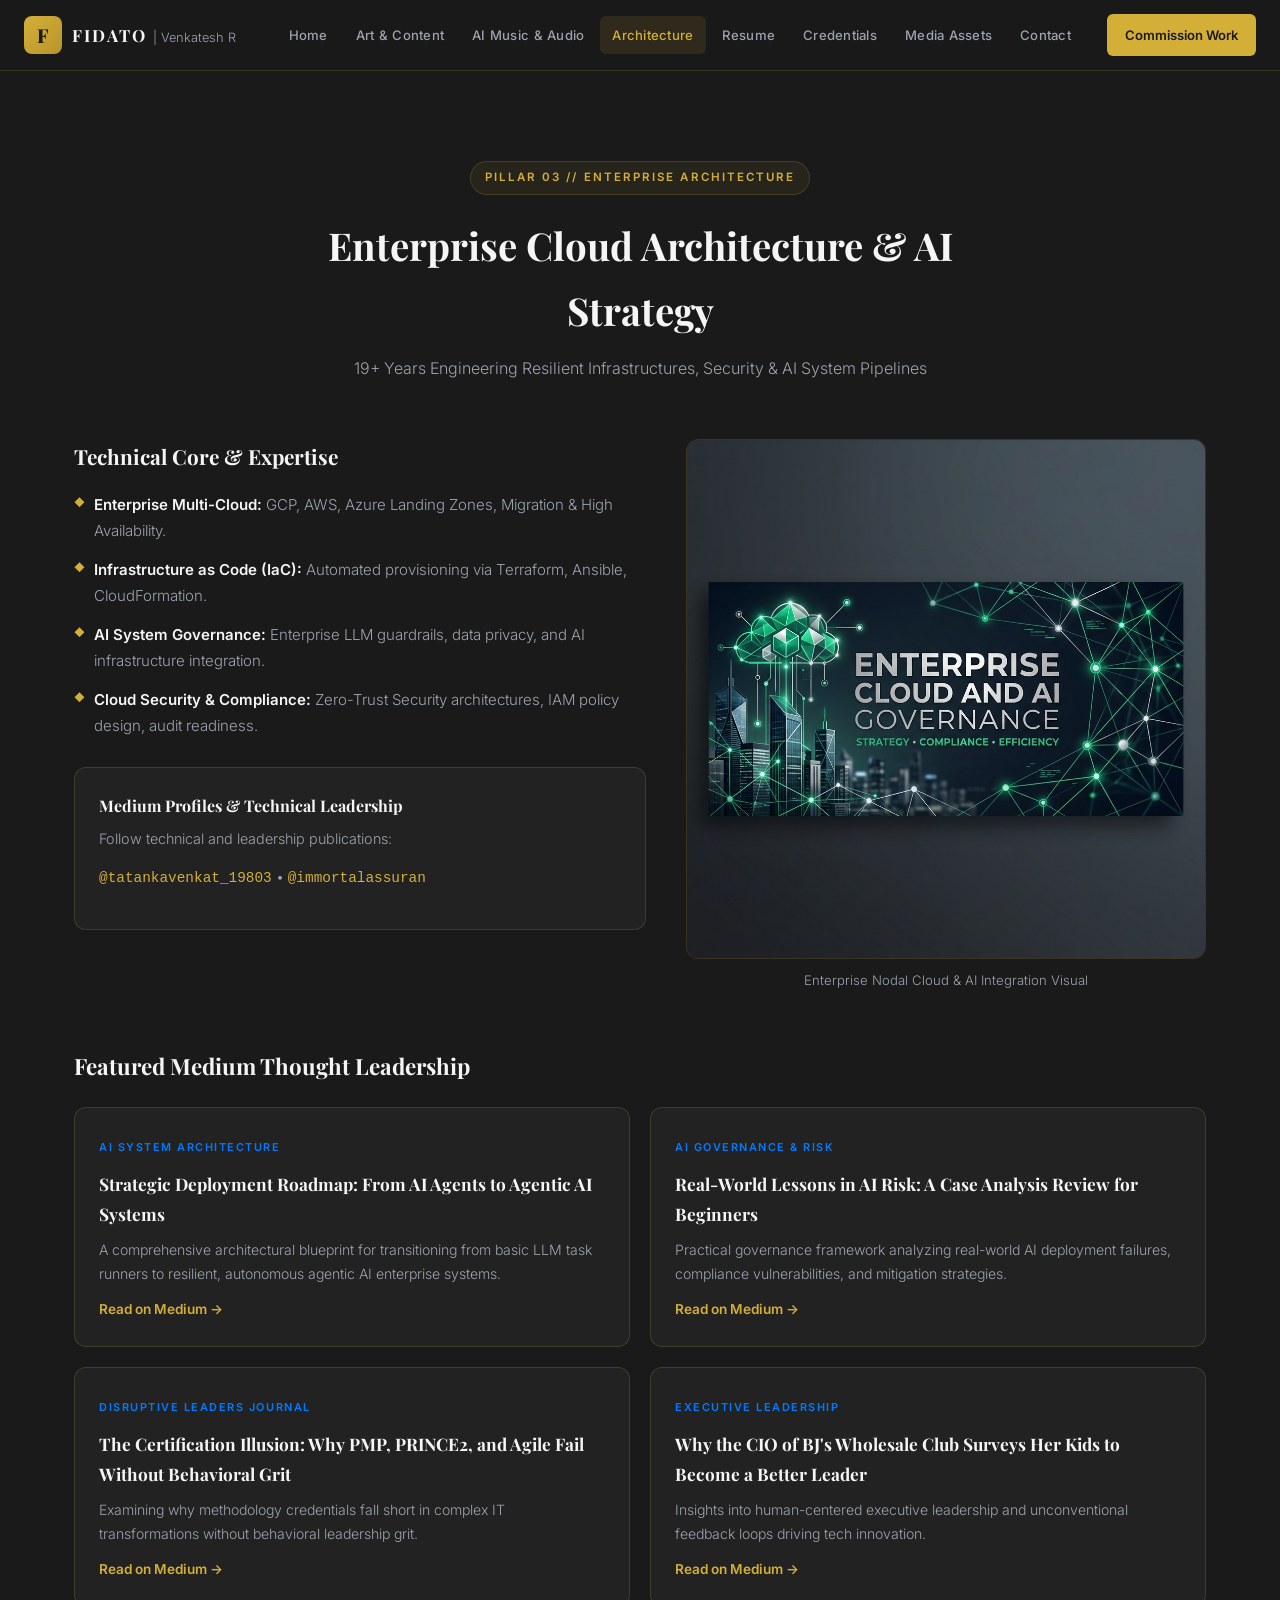
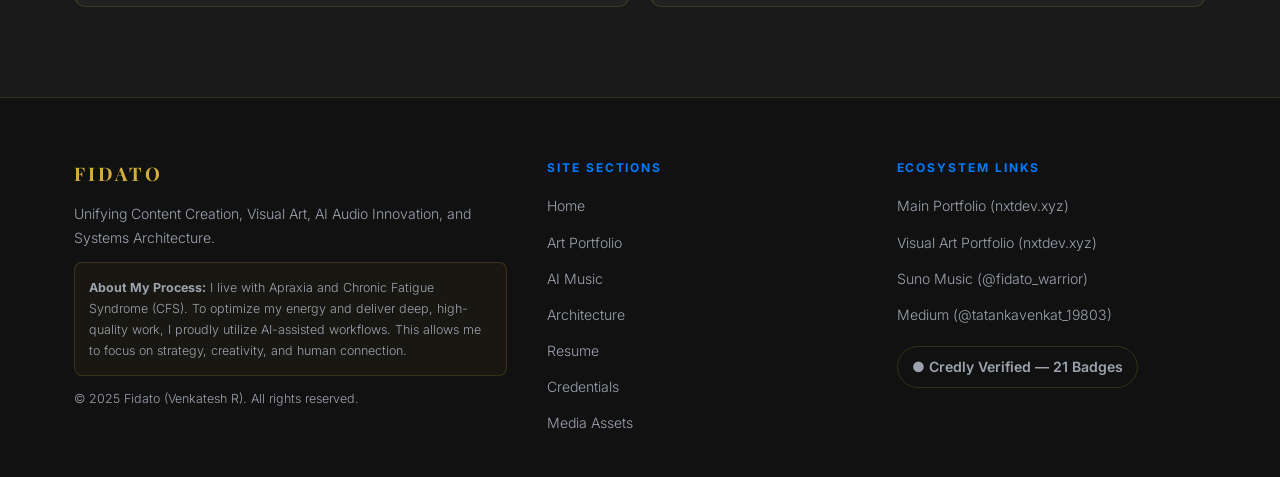
==== architecture.html @ ec9a5d47 "new" ====
<!DOCTYPE html>
<html lang="en">
<head>
  <meta charset="UTF-8">
  <meta name="viewport" content="width=device-width, initial-scale=1.0">

  <!-- Primary Meta Tags -->
  <title>Enterprise Architecture | Fidato (Venkatesh R)</title>
  <meta name="title" content="Enterprise Architecture | Fidato (Venkatesh R)">
  <meta name="description" content="19+ years multi-cloud architecture, IaC, AI governance and Medium thought leadership.">
  <meta name="keywords" content="Fidato, Venkatesh R, Content Creator, Visual Artist, AI Audio Director, Suno AI Music, Enterprise Cloud Architect, Credly Verified">
  <meta name="author" content="Venkatesh R (Fidato)">
  <meta name="robots" content="index, follow">
  <!-- TODO: replace with final deployed domain -->
  <link rel="canonical" href="https://[domain]/architecture.html">

  <!-- Google Search Console verification — REPLACE TOKEN BEFORE LAUNCH -->
  <meta name="google-site-verification" content="XXXXXXXXXXXXXXXXXXXX" />

  <!-- Google Analytics 4 — REPLACE MEASUREMENT ID BEFORE LAUNCH -->
  <!-- Google tag (gtag.js) -->
  <script async src="https://www.googletagmanager.com/gtag/js?id=G-XXXXXXXXXX"></script>
  <script>
    window.dataLayer = window.dataLayer || [];
    function gtag(){dataLayer.push(arguments);}
    gtag('js', new Date());
    gtag('config', 'G-XXXXXXXXXX');
  </script>

  <!-- Open Graph / Facebook -->
  <meta property="og:type" content="website">
  <meta property="og:url" content="https://[domain]/architecture.html">
  <meta property="og:title" content="Fidato (Venkatesh R) | Content Creator, Visual Artist & AI Audio Director">
  <meta property="og:description" content="Enterprise Strategy Meets AI-Driven Creative Direction. Content Creation, AI Music Scoring, Visual Art & Enterprise Cloud Architecture.">
  <meta property="og:image" content="assets/01_mishka_art.jpg">
  <meta property="og:site_name" content="Fidato Unified Brand">

  <!-- Twitter -->
  <meta property="twitter:card" content="summary_large_image">
  <meta property="twitter:title" content="Fidato (Venkatesh R) | Content Creator & AI Audio Director">
  <meta property="twitter:description" content="Visual Art, AI Music Direction, Podcast Branding & Enterprise Cloud Strategy — one unified brand.">
  <meta property="twitter:image" content="assets/01_mishka_art.jpg">

  <!-- Schema.org JSON-LD -->
  <script type="application/ld+json">
  {
    "@context": "https://schema.org",
    "@type": "Person",
    "name": "Venkatesh R",
    "alternateName": "Fidato",
    "url": "https://[domain]/",
    "image": "assets/01_mishka_art.jpg",
    "jobTitle": "Creative Director, AI Music Producer & Enterprise AI Architect",
    "sameAs": [
      "https://suno.com/@fidato_warrior",
      "https://medium.com/@tatankavenkat_19803",
      "https://medium.com/@immortalassuran",
      "https://www.credly.com/users/venkatesh-r.e58d00b8/badges/credly",
      "https://www.linkedin.com/in/venkatesh-r01/",
      "https://x.com/vramanu",
      "https://www.instagram.com/immortalasuran/"
    ],
    "knowsAbout": [
      "Visual Art & Graphic Design",
      "Podcast Brand Identity",
      "AI Music Production & Suno Scoring",
      "Enterprise Cloud Architecture",
      "AI Governance & System Integration"
    ]
  }
  </script>

  <link rel="icon" type="image/svg+xml" href="assets/favicon.svg">
  <link rel="preconnect" href="https://fonts.googleapis.com">
  <link rel="preconnect" href="https://fonts.gstatic.com" crossorigin>
  <link href="https://fonts.googleapis.com/css2?family=Playfair+Display:wght@500;600;700;800&family=Inter:wght@300;400;500;600;700&display=swap" rel="stylesheet">
  <link rel="stylesheet" href="style.css">
</head>
<body>

<header class="navbar" id="navbar">
    <div class="nav-container">
      <a href="index.html" class="brand-logo" title="Fidato — Home">
        <span class="logo-mark">F</span>
        <span class="logo-text">FIDATO <span class="sub-brand">| Venkatesh R</span></span>
      </a>
      <nav class="nav-links" aria-label="Main Navigation">
        <a href="index.html" class="nav-link">Home</a>
        <a href="art.html" class="nav-link">Art &amp; Content</a>
        <a href="music.html" class="nav-link">AI Music &amp; Audio</a>
        <a href="architecture.html" class="nav-link active">Architecture</a>
        <a href="resume.html" class="nav-link">Resume</a>
        <a href="credentials.html" class="nav-link">Credentials</a>
        <a href="media.html" class="nav-link">Media Assets</a>
        <a href="contact.html" class="nav-link">Contact</a>
      </nav>
      <a href="contact.html" class="cta-nav-btn">Commission Work</a>
    </div>
  </header>

<main>
<!-- ============ 4. PILLAR 03 — ENTERPRISE CLOUD & AI ARCHITECT ============ -->
    <section id="pillar-03" class="section">
      <div class="container">
        <div class="section-header">
          <span class="badge-label label-gold">Pillar 03 // Enterprise Architecture</span>
          <h2>Enterprise Cloud Architecture &amp; AI Strategy</h2>
          <p>19+ Years Engineering Resilient Infrastructures, Security &amp; AI System Pipelines</p>
        </div>

        <div class="content-grid-2">
          <div class="info-block">
            <h3>Technical Core &amp; Expertise</h3>
            <ul class="spec-list">
              <li><strong>Enterprise Multi-Cloud:</strong> GCP, AWS, Azure Landing Zones, Migration &amp; High Availability.</li>
              <li><strong>Infrastructure as Code (IaC):</strong> Automated provisioning via Terraform, Ansible, CloudFormation.</li>
              <li><strong>AI System Governance:</strong> Enterprise LLM guardrails, data privacy, and AI infrastructure integration.</li>
              <li><strong>Cloud Security &amp; Compliance:</strong> Zero-Trust Security architectures, IAM policy design, audit readiness.</li>
            </ul>
            <div class="cta-box">
              <h4>Medium Profiles &amp; Technical Leadership</h4>
              <p>Follow technical and leadership publications:</p>
              <p>
                <a href="https://medium.com/@tatankavenkat_19803" target="_blank" rel="noopener"><code>@tatankavenkat_19803</code></a>
                &bull;
                <a href="https://medium.com/@immortalassuran" target="_blank" rel="noopener"><code>@immortalassuran</code></a>
              </p>
            </div>
          </div>
          <div class="visual-block">
            <img src="assets/cloud_ai_arch_1789206436915.png" alt="Enterprise Cloud Architecture and AI Governance by Fidato" class="feature-img" loading="lazy">
            <div class="img-caption">Enterprise Nodal Cloud &amp; AI Integration Visual</div>
          </div>
        </div>

        <h3 class="sub-heading-title">Featured Medium Thought Leadership</h3>
        <div class="articles-grid">
          <a href="https://medium.com/@tatankavenkat_19803/strategic-deployment-roadmap-from-ai-agents-to-agentic-ai-systems-9a88c7ce3310" target="_blank" rel="noopener" class="article-card">
            <span class="article-tag">AI System Architecture</span>
            <h4>Strategic Deployment Roadmap: From AI Agents to Agentic AI Systems</h4>
            <p>A comprehensive architectural blueprint for transitioning from basic LLM task runners to resilient, autonomous agentic AI enterprise systems.</p>
            <span class="read-link">Read on Medium &rarr;</span>
          </a>
          <a href="https://medium.com/@tatankavenkat_19803/real-world-lessons-in-ai-risk-a-case-analysis-review-for-beginners-3c0e76f1dd65" target="_blank" rel="noopener" class="article-card">
            <span class="article-tag">AI Governance &amp; Risk</span>
            <h4>Real-World Lessons in AI Risk: A Case Analysis Review for Beginners</h4>
            <p>Practical governance framework analyzing real-world AI deployment failures, compliance vulnerabilities, and mitigation strategies.</p>
            <span class="read-link">Read on Medium &rarr;</span>
          </a>
          <a href="https://medium.com/disruptive-leaders-journal/the-certification-illusion-why-pmp-prince2-and-agile-fail-without-behavioral-grit-cefc291d4faf" target="_blank" rel="noopener" class="article-card">
            <span class="article-tag">Disruptive Leaders Journal</span>
            <h4>The Certification Illusion: Why PMP, PRINCE2, and Agile Fail Without Behavioral Grit</h4>
            <p>Examining why methodology credentials fall short in complex IT transformations without behavioral leadership grit.</p>
            <span class="read-link">Read on Medium &rarr;</span>
          </a>
          <a href="https://medium.com/@immortalassuran/why-the-cio-of-bjs-wholesale-club-surveys-her-kids-to-become-a-better-leader-c808d093d029" target="_blank" rel="noopener" class="article-card">
            <span class="article-tag">Executive Leadership</span>
            <h4>Why the CIO of BJ's Wholesale Club Surveys Her Kids to Become a Better Leader</h4>
            <p>Insights into human-centered executive leadership and unconventional feedback loops driving tech innovation.</p>
            <span class="read-link">Read on Medium &rarr;</span>
          </a>
        </div>
      </div>
    </section>

    
</main>

<footer class="footer">
    <div class="container footer-content">
      <div class="footer-brand">
        <h3>FIDATO</h3>
        <p>Unifying Content Creation, Visual Art, AI Audio Innovation, and Systems Architecture.</p>
        <p class="disclosure"><strong>About My Process:</strong> I live with Apraxia and Chronic Fatigue Syndrome (CFS). To optimize my energy and deliver deep, high-quality work, I proudly utilize AI-assisted workflows. This allows me to focus on strategy, creativity, and human connection.</p>
        <p class="copyright">&copy; 2025 Fidato (Venkatesh R). All rights reserved.</p>
      </div>
      <div class="footer-links">
        <h4>Site Sections</h4>
        <ul>
          <li><a href="index.html">Home</a></li>
          <li><a href="art.html">Art Portfolio</a></li>
          <li><a href="music.html">AI Music</a></li>
          <li><a href="architecture.html">Architecture</a></li>
          <li><a href="resume.html">Resume</a></li>
          <li><a href="credentials.html">Credentials</a></li>
          <li><a href="media.html">Media Assets</a></li>
        </ul>
      </div>
      <div class="footer-links">
        <h4>Ecosystem Links</h4>
        <ul>
          <li><a href="https://fidatosportfolio.nxtdev.xyz/" target="_blank" rel="noopener">Main Portfolio (nxtdev.xyz)</a></li>
          <li><a href="https://fidatosartportfolio.nxtdev.xyz/" target="_blank" rel="noopener">Visual Art Portfolio (nxtdev.xyz)</a></li>
          <li><a href="https://suno.com/@fidato_warrior" target="_blank" rel="noopener">Suno Music (@fidato_warrior)</a></li>
          <li><a href="https://medium.com/@tatankavenkat_19803" target="_blank" rel="noopener">Medium (@tatankavenkat_19803)</a></li>
        </ul>
        <a href="https://www.credly.com/users/venkatesh-r.e58d00b8/badges/credly" target="_blank" rel="noopener" class="credly-badge-footer" title="Credly Verified">
          &#9679; Credly Verified — 21 Badges
        </a>
      </div>
    </div>
  </footer>

  

<script src="app.js"></script>
</body>
</html>
---- style.css ----
/* ============ FIDATO UNIFIED BRAND — DARK SLATE / GOLD / ELECTRIC BLUE ============ */
:root {
  --bg: #1A1A1A;
  --bg-alt: #161616;
  --bg-card: #222222;
  --gold: #D4AF37;
  --blue: #007BFF;
  --white: #F5F5F5;
  --muted: #9CA3AF;
  --border: rgba(212, 175, 55, 0.18);
  --serif: 'Playfair Display', Georgia, serif;
  --sans: 'Inter', -apple-system, BlinkMacSystemFont, sans-serif;
}

* { margin: 0; padding: 0; box-sizing: border-box; }

html { scroll-behavior: smooth; scroll-padding-top: 90px; }

body {
  font-family: var(--sans);
  background: var(--bg);
  color: var(--white);
  line-height: 1.7;
  font-weight: 300;
  -webkit-font-smoothing: antialiased;
}

img { max-width: 100%; display: block; }
a { color: var(--gold); text-decoration: none; }
a:hover { text-decoration: underline; }
code { font-family: 'JetBrains Mono', monospace; color: var(--gold); }

.container { max-width: 1180px; margin: 0 auto; padding: 0 24px; }

/* ============ NAVBAR ============ */
.navbar {
  position: sticky; top: 0; z-index: 100;
  background: rgba(26, 26, 26, 0.92);
  backdrop-filter: blur(12px);
  border-bottom: 1px solid var(--border);
}
.nav-container {
  max-width: 1380px; margin: 0 auto; padding: 14px 24px;
  display: flex; align-items: center; gap: 24px; flex-wrap: wrap;
}
.brand-logo { display: flex; align-items: center; gap: 10px; }
.brand-logo:hover { text-decoration: none; }
.logo-mark {
  width: 38px; height: 38px; display: grid; place-items: center;
  background: linear-gradient(135deg, var(--gold), #b8952c);
  color: #1A1A1A; font-weight: 800; font-size: 1.2rem;
  font-family: var(--serif); border-radius: 8px;
}
.logo-text { font-family: var(--serif); font-weight: 700; letter-spacing: 0.12em; color: var(--white); font-size: 1.05rem; }
.sub-brand { font-family: var(--sans); font-weight: 300; color: var(--muted); letter-spacing: 0; font-size: 0.8rem; }
.nav-links { display: flex; gap: 4px; flex-wrap: wrap; margin-left: auto; }
.nav-link {
  color: var(--muted); font-size: 0.82rem; font-weight: 500;
  padding: 8px 12px; border-radius: 6px; letter-spacing: 0.02em;
}
.nav-link:hover { color: var(--gold); background: rgba(212,175,55,0.08); text-decoration: none; }
.cta-nav-btn {
  background: var(--gold); color: #1A1A1A; font-weight: 600; font-size: 0.82rem;
  padding: 10px 18px; border-radius: 6px; white-space: nowrap;
}
.cta-nav-btn:hover { background: #e3c258; text-decoration: none; }

/* ============ BUTTONS ============ */
.btn {
  display: inline-block; padding: 13px 26px; border-radius: 8px;
  font-weight: 600; font-size: 0.92rem; letter-spacing: 0.02em;
  transition: transform 0.2s ease, box-shadow 0.2s ease; border: 1px solid transparent;
}
.btn:hover { text-decoration: none; transform: translateY(-2px); }
.btn-gold { background: var(--gold); color: #1A1A1A; }
.btn-gold:hover { box-shadow: 0 8px 24px rgba(212,175,55,0.35); }
.btn-blue { background: var(--blue); color: #fff; }
.btn-blue:hover { box-shadow: 0 8px 24px rgba(0,123,255,0.35); }
.btn-ghost { border-color: var(--gold); color: var(--gold); background: transparent; }
.btn-ghost:hover { background: rgba(212,175,55,0.1); }
.btn-sm { padding: 9px 16px; font-size: 0.82rem; }
.btn-lg { padding: 16px 34px; font-size: 1rem; }
.btn-full { width: 100%; }

/* ============ HERO ============ */
.hero { position: relative; padding: 100px 0 80px; overflow: hidden; }
.hero-bg-glow {
  position: absolute; inset: 0; pointer-events: none;
  background:
    radial-gradient(600px 300px at 20% 10%, rgba(212,175,55,0.12), transparent 70%),
    radial-gradient(600px 300px at 80% 30%, rgba(0,123,255,0.10), transparent 70%);
}
.hero-badge {
  display: inline-block; font-size: 0.75rem; letter-spacing: 0.18em;
  text-transform: uppercase; color: var(--gold);
  border: 1px solid var(--border); border-radius: 999px;
  padding: 7px 16px; margin-bottom: 26px; background: rgba(212,175,55,0.06);
}
.hero-headline { font-family: var(--serif); font-size: clamp(2.1rem, 5vw, 3.6rem); line-height: 1.15; font-weight: 700; }
.accent-gold { color: var(--gold); }
.accent-blue { color: #5EA8FF; }
.accent-white { color: var(--white); }
.hero-tagline { margin-top: 20px; font-size: 1.15rem; color: var(--gold); font-style: italic; font-family: var(--serif); }
.hero-desc { margin-top: 16px; max-width: 720px; color: var(--muted); font-size: 1.02rem; }
.hero-ctas { margin-top: 32px; display: flex; gap: 16px; flex-wrap: wrap; }

.pillar-grid { margin-top: 64px; display: grid; grid-template-columns: repeat(3, 1fr); gap: 22px; }
.pillar-card {
  background: var(--bg-card); border: 1px solid var(--border); border-radius: 14px;
  padding: 28px; color: var(--white); transition: transform 0.25s ease, border-color 0.25s ease, box-shadow 0.25s ease;
  display: flex; flex-direction: column; gap: 10px;
}
.pillar-card:hover { transform: translateY(-5px); border-color: var(--gold); box-shadow: 0 14px 40px rgba(0,0,0,0.5); text-decoration: none; }
.pillar-tag { font-size: 0.68rem; letter-spacing: 0.2em; color: var(--blue); text-transform: uppercase; font-weight: 600; }
.pillar-card h3 { font-family: var(--serif); font-size: 1.25rem; }
.pillar-card p { color: var(--muted); font-size: 0.92rem; flex: 1; }
.pillar-link { color: var(--gold); font-weight: 600; font-size: 0.88rem; }

/* ============ SECTIONS ============ */
.section { padding: 90px 0; }
.section-alt { background: var(--bg-alt); }
.section-header { text-align: center; max-width: 760px; margin: 0 auto 56px; }
.badge-label {
  display: inline-block; font-size: 0.72rem; letter-spacing: 0.18em; text-transform: uppercase;
  font-weight: 600; padding: 6px 14px; border-radius: 999px; margin-bottom: 18px;
}
.label-gold { color: var(--gold); border: 1px solid var(--border); background: rgba(212,175,55,0.07); }
.label-blue { color: #5EA8FF; border: 1px solid rgba(0,123,255,0.35); background: rgba(0,123,255,0.07); }
.section-header h2 { font-family: var(--serif); font-size: clamp(1.7rem, 3.4vw, 2.4rem); }
.section-header p { color: var(--muted); margin-top: 12px; }
.sub-heading-title { font-family: var(--serif); font-size: 1.4rem; margin: 56px 0 22px; }

/* ============ GALLERY ============ */
.portfolio-gallery { display: grid; grid-template-columns: repeat(2, 1fr); gap: 24px; }
.gallery-card {
  position: relative; background: var(--bg-card); border: 1px solid var(--border);
  border-radius: 14px; overflow: hidden; transition: transform 0.25s ease, box-shadow 0.25s ease;
}
.gallery-card:hover { transform: translateY(-5px); box-shadow: 0 14px 40px rgba(0,0,0,0.5); }
.gallery-card img { width: 100%; aspect-ratio: 4/3; object-fit: cover; }
.badge-overlay {
  position: absolute; top: 14px; left: 14px; z-index: 2;
  background: rgba(26,26,26,0.85); color: var(--gold);
  font-size: 0.66rem; letter-spacing: 0.16em; padding: 5px 12px; border-radius: 4px;
  border: 1px solid var(--border);
}
.card-body { padding: 24px; }
.card-category { font-size: 0.72rem; letter-spacing: 0.14em; text-transform: uppercase; color: var(--blue); font-weight: 600; }
.card-body h4 { font-family: var(--serif); margin: 8px 0 10px; font-size: 1.2rem; }
.card-body p { color: var(--muted); font-size: 0.92rem; }
.placeholder-status { margin-top: 14px; color: #34D399; font-size: 0.82rem; font-weight: 500; }
.full-span { grid-column: 1 / -1; }
.section-sub-title { padding: 26px 24px 6px; }
.section-sub-title h3 { font-family: var(--serif); font-size: 1.3rem; }
.section-sub-title p { color: var(--muted); font-size: 0.92rem; }
.thumbnail-showcase-grid { display: grid; grid-template-columns: repeat(2, 1fr); gap: 20px; padding: 18px 24px; }
.thumb-card { background: rgba(0,0,0,0.25); border-radius: 10px; overflow: hidden; border: 1px solid rgba(255,255,255,0.06); }
.thumb-card img { aspect-ratio: 16/9; object-fit: cover; }
.thumb-caption { padding: 18px; }
.lang-tag { font-size: 0.66rem; letter-spacing: 0.16em; color: var(--gold); font-weight: 600; }
.thumb-caption h5 { font-family: var(--serif); margin: 6px 0 8px; font-size: 1.02rem; }
.thumb-caption p { color: var(--muted); font-size: 0.86rem; }
.card-footer-cta { padding: 0 24px 24px; display: flex; gap: 14px; flex-wrap: wrap; align-items: center; }

.note-box {
  font-size: 0.8rem; color: #FBBF24; background: rgba(251,191,36,0.07);
  border: 1px dashed rgba(251,191,36,0.4); border-radius: 8px; padding: 12px 16px;
}
.note-box-inline { font-size: 0.72rem; color: #FBBF24; opacity: 0.85; }

/* ============ CONTENT GRIDS ============ */
.content-grid-2 { display: grid; grid-template-columns: 1.1fr 1fr; gap: 40px; align-items: start; }
.feature-img { border-radius: 12px; border: 1px solid var(--border); }
.img-caption { text-align: center; color: var(--muted); font-size: 0.82rem; margin-top: 10px; }
.info-block h3 { font-family: var(--serif); font-size: 1.3rem; margin-bottom: 18px; }
.spec-list { list-style: none; display: grid; gap: 14px; }
.spec-list li { padding-left: 20px; position: relative; color: var(--muted); font-size: 0.94rem; }
.spec-list li::before { content: "◆"; position: absolute; left: 0; top: 2px; color: var(--gold); font-size: 0.65rem; }
.spec-list strong { color: var(--white); font-weight: 600; }
.cta-box {
  margin-top: 28px; background: var(--bg-card); border: 1px solid var(--border);
  border-radius: 12px; padding: 24px;
}
.cta-box h4 { font-family: var(--serif); margin-bottom: 8px; }
.cta-box p { color: var(--muted); font-size: 0.9rem; margin-bottom: 14px; }

/* ============ AUDIO PLAYER MOCK ============ */
.audio-player-mock {
  margin-top: 20px; background: #111; border: 1px solid var(--border);
  border-radius: 12px; padding: 20px;
}
.player-header { display: flex; justify-content: space-between; gap: 10px; flex-wrap: wrap; margin-bottom: 16px; }
.now-playing { font-size: 0.68rem; letter-spacing: 0.16em; color: var(--blue); font-weight: 600; }
.track-title { font-family: var(--serif); color: var(--gold); font-size: 0.92rem; }
.waveform-bar { display: flex; align-items: center; gap: 5px; height: 44px; }
.bar { flex: 1; background: linear-gradient(180deg, var(--gold), rgba(212,175,55,0.25)); border-radius: 3px; height: 30%; }
.bar:nth-child(2) { height: 65%; } .bar:nth-child(3) { height: 100%; } .bar:nth-child(4) { height: 55%; } .bar:nth-child(5) { height: 80%; }
.waveform-bar.playing .bar { animation: pulseWave 0.6s infinite alternate; }
@keyframes pulseWave { from { transform: scaleY(0.4); } to { transform: scaleY(1); } }
.player-controls { display: flex; justify-content: space-between; align-items: center; gap: 12px; margin-top: 16px; flex-wrap: wrap; }
.play-btn {
  background: transparent; border: 1px solid var(--blue); color: #5EA8FF;
  padding: 9px 16px; border-radius: 6px; font-size: 0.82rem; cursor: pointer; font-weight: 500;
}
.play-btn:hover { background: rgba(0,123,255,0.12); }
.suno-link { font-size: 0.85rem; font-weight: 600; }

.playlist-cards-grid { margin-top: 56px; display: grid; grid-template-columns: repeat(2, 1fr); gap: 22px; }
.playlist-card {
  display: flex; gap: 20px; align-items: flex-start;
  background: var(--bg-card); border: 1px solid var(--border); border-radius: 14px; padding: 26px;
  transition: transform 0.25s ease, border-color 0.25s ease;
}
.playlist-card:hover { transform: translateY(-4px); border-color: var(--blue); }
.playlist-icon {
  font-size: 1.6rem; color: var(--gold); width: 56px; height: 56px; flex-shrink: 0;
  display: grid; place-items: center; background: rgba(212,175,55,0.08);
  border: 1px solid var(--border); border-radius: 12px;
}
.playlist-info h4 { font-family: var(--serif); margin-bottom: 8px; }
.playlist-info p { color: var(--muted); font-size: 0.9rem; margin-bottom: 14px; }

/* ============ MEDIUM ARTICLES ============ */
.articles-grid { display: grid; grid-template-columns: repeat(2, 1fr); gap: 20px; }
.article-card {
  display: block; background: var(--bg-card); border: 1px solid var(--border);
  border-radius: 12px; padding: 24px; color: var(--white);
  transition: transform 0.25s ease, border-color 0.25s ease;
}
.article-card:hover { transform: translateY(-4px); border-color: var(--gold); text-decoration: none; }
.article-tag { font-size: 0.68rem; letter-spacing: 0.14em; text-transform: uppercase; color: var(--blue); font-weight: 600; }
.article-card h4 { font-family: var(--serif); margin: 10px 0; font-size: 1.08rem; }
.article-card p { color: var(--muted); font-size: 0.88rem; }
.read-link { display: inline-block; margin-top: 12px; color: var(--gold); font-weight: 600; font-size: 0.85rem; }

/* ============ RESUME ============ */
.resume-card { background: var(--bg-card); border: 1px solid var(--border); border-radius: 14px; overflow: hidden; }
.resume-header { padding: 36px; border-bottom: 1px solid var(--border); background: rgba(212,175,55,0.04); }
.resume-header h3 { font-family: var(--serif); font-size: 1.6rem; }
.resume-header .subtitle { color: var(--gold); margin-top: 6px; font-weight: 500; }
.resume-header .meta-line { color: var(--muted); font-size: 0.86rem; margin-top: 12px; }
.resume-body { padding: 36px; }
.resume-block { margin-bottom: 30px; }
.resume-block h4 {
  font-size: 0.78rem; letter-spacing: 0.16em; text-transform: uppercase;
  color: var(--blue); font-weight: 600; margin-bottom: 12px;
}
.resume-block p { color: var(--muted); font-size: 0.94rem; }
.cs-item { margin-bottom: 16px; }
.cs-item strong { color: var(--white); font-weight: 600; display: block; margin-bottom: 4px; font-size: 0.92rem; }
.cs-item p { color: var(--muted); font-size: 0.88rem; }
.skills-chips { display: flex; flex-wrap: wrap; gap: 10px; }
.chip {
  font-size: 0.8rem; font-weight: 500; color: var(--gold);
  background: rgba(212,175,55,0.08); border: 1px solid var(--border);
  padding: 7px 14px; border-radius: 999px;
}

/* ============ CREDLY BADGE GRID ============ */
.badge-grid { display: grid; grid-template-columns: repeat(auto-fill, minmax(210px, 1fr)); gap: 18px; }
.badge-card {
  display: flex; flex-direction: column; align-items: center; text-align: center; gap: 10px;
  background: var(--bg-card); border: 1px solid var(--border); border-radius: 12px;
  padding: 22px 16px; color: var(--white);
  transition: transform 0.25s ease, border-color 0.25s ease, box-shadow 0.25s ease;
}
.badge-card:hover { transform: translateY(-4px); border-color: var(--blue); box-shadow: 0 10px 30px rgba(0,123,255,0.18); text-decoration: none; }
.badge-card img { width: 96px; height: 96px; object-fit: contain; }
.badge-card .badge-name { font-size: 0.85rem; font-weight: 600; line-height: 1.4; }
.badge-card .badge-issuer { font-size: 0.72rem; color: var(--muted); }
.badge-card .badge-date { font-size: 0.68rem; color: var(--blue); letter-spacing: 0.06em; }
.credly-cta { text-align: center; margin-top: 40px; }

/* ============ MULTIMEDIA / LISTS / STATS ============ */
.grid-3 { display: grid; grid-template-columns: repeat(3, 1fr); gap: 22px; }
.list-card { background: var(--bg-card); border: 1px solid var(--border); border-radius: 12px; padding: 26px; }
.list-card h3 { font-family: var(--serif); font-size: 1.08rem; margin-bottom: 14px; }
.list-card h3.mt { margin-top: 24px; }
.list-card ul { list-style: none; display: grid; gap: 9px; }
.list-card li { color: var(--muted); font-size: 0.88rem; padding-left: 16px; position: relative; }
.list-card li::before { content: "›"; position: absolute; left: 0; color: var(--gold); }
.list-card p { color: var(--muted); font-size: 0.9rem; }
.philosophy {
  margin-top: 22px; padding: 18px; border-left: 3px solid var(--gold);
  font-family: var(--serif); font-style: italic; color: var(--gold); font-size: 0.92rem;
  background: rgba(212,175,55,0.05); border-radius: 0 8px 8px 0;
}
.stats-grid { margin-top: 56px; display: grid; grid-template-columns: repeat(4, 1fr); gap: 20px; }
.stat-card {
  text-align: center; background: var(--bg-card); border: 1px solid var(--border);
  border-radius: 12px; padding: 28px 18px;
}
.stat-card h3 { font-family: var(--serif); font-size: 1.7rem; color: var(--gold); }
.stat-card p { color: var(--muted); font-size: 0.82rem; margin-top: 8px; }

/* ============ ASSET HUB ============ */
.asset-hub-grid { display: grid; grid-template-columns: 1.2fr 1fr; gap: 24px; }
.checklist-card, .submission-card { background: var(--bg-card); border: 1px solid var(--border); border-radius: 12px; padding: 30px; }
.checklist-card h3, .submission-card h3 { font-family: var(--serif); margin-bottom: 18px; }
.checklist-card h4 { font-size: 0.78rem; letter-spacing: 0.14em; text-transform: uppercase; color: var(--blue); margin: 20px 0 10px; }
.check-item { display: block; color: var(--muted); font-size: 0.88rem; padding: 7px 0; }
.form-group { margin-bottom: 16px; }
.form-group label { display: block; font-size: 0.82rem; font-weight: 500; margin-bottom: 8px; color: var(--white); }
.form-group textarea {
  width: 100%; background: #111; border: 1px solid var(--border); border-radius: 8px;
  color: var(--white); font-family: var(--sans); font-size: 0.9rem; padding: 14px; resize: vertical;
}
.form-group textarea:focus { outline: none; border-color: var(--blue); }
.form-success-msg { margin-top: 14px; color: #34D399; font-size: 0.88rem; min-height: 1.4em; }

/* ============ CONTACT ============ */
.contact-section { padding: 100px 0; text-align: center; background: var(--bg-alt); border-top: 1px solid var(--border); }
.contact-section h2 { font-family: var(--serif); font-size: clamp(1.9rem, 4vw, 2.7rem); }
.contact-section > .container > p { color: var(--muted); max-width: 620px; margin: 16px auto 28px; }
.contact-links { display: flex; justify-content: center; gap: 28px; margin-bottom: 32px; flex-wrap: wrap; }
.contact-links a { font-weight: 600; }

/* ============ FOOTER ============ */
.footer { background: #111; border-top: 1px solid var(--border); padding: 60px 0 40px; }
.footer-content { display: grid; grid-template-columns: 1.4fr 1fr 1fr; gap: 40px; }
.footer-brand h3 { font-family: var(--serif); letter-spacing: 0.16em; color: var(--gold); }
.footer-brand p { color: var(--muted); font-size: 0.88rem; margin-top: 12px; }
.disclosure { font-size: 0.78rem !important; padding: 14px; border: 1px solid var(--border); border-radius: 8px; background: rgba(212,175,55,0.04); }
.copyright { margin-top: 18px; font-size: 0.78rem !important; }
.footer-links h4 { font-size: 0.75rem; letter-spacing: 0.16em; text-transform: uppercase; color: var(--blue); margin-bottom: 14px; }
.footer-links ul { list-style: none; display: grid; gap: 9px; }
.footer-links a { color: var(--muted); font-size: 0.88rem; }
.footer-links a:hover { color: var(--gold); }
.credly-badge-footer {
  display: inline-block; margin-top: 18px; font-size: 0.8rem; font-weight: 600;
  color: var(--gold); border: 1px solid var(--border); padding: 8px 14px; border-radius: 999px;
}
.credly-badge-footer:hover { background: rgba(212,175,55,0.08); }

/* ============ REVEAL ANIMATION ============ */
.reveal { opacity: 0; transform: translateY(24px); transition: opacity 0.6s ease, transform 0.6s ease; }
.reveal.visible { opacity: 1; transform: none; }

/* ============ RESPONSIVE ============ */
@media (max-width: 980px) {
  .pillar-grid, .grid-3, .stats-grid { grid-template-columns: repeat(2, 1fr); }
  .content-grid-2, .asset-hub-grid { grid-template-columns: 1fr; }
  .footer-content { grid-template-columns: 1fr 1fr; }
}
@media (max-width: 680px) {
  .nav-container { justify-content: center; }
  .nav-links { margin-left: 0; justify-content: center; }
  .portfolio-gallery, .articles-grid, .playlist-cards-grid, .thumbnail-showcase-grid,
  .pillar-grid, .grid-3, .stats-grid { grid-template-columns: 1fr; }
  .stats-grid { grid-template-columns: repeat(2, 1fr); }
  .footer-content { grid-template-columns: 1fr; }
  .section { padding: 64px 0; }
  .hero { padding: 64px 0 56px; }
}

.nav-link.active { color: var(--gold); background: rgba(212,175,55,0.12); }
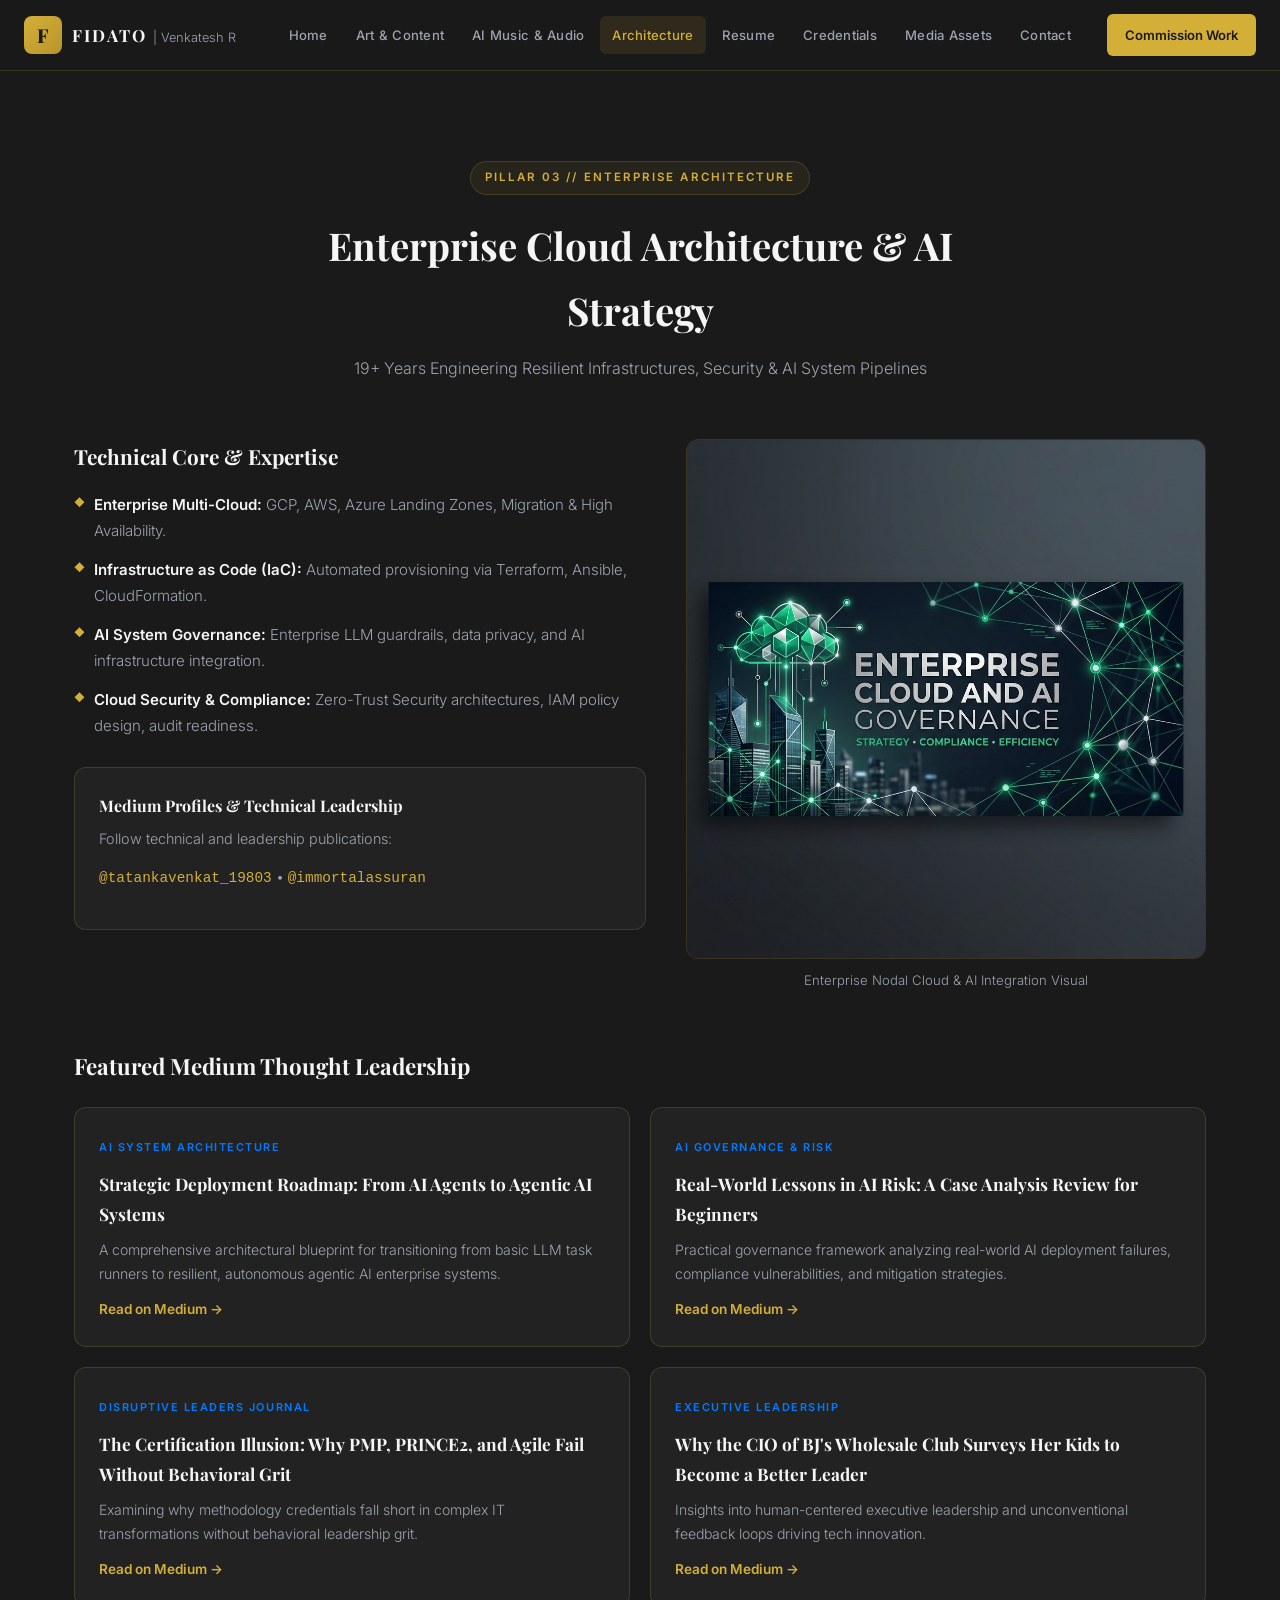
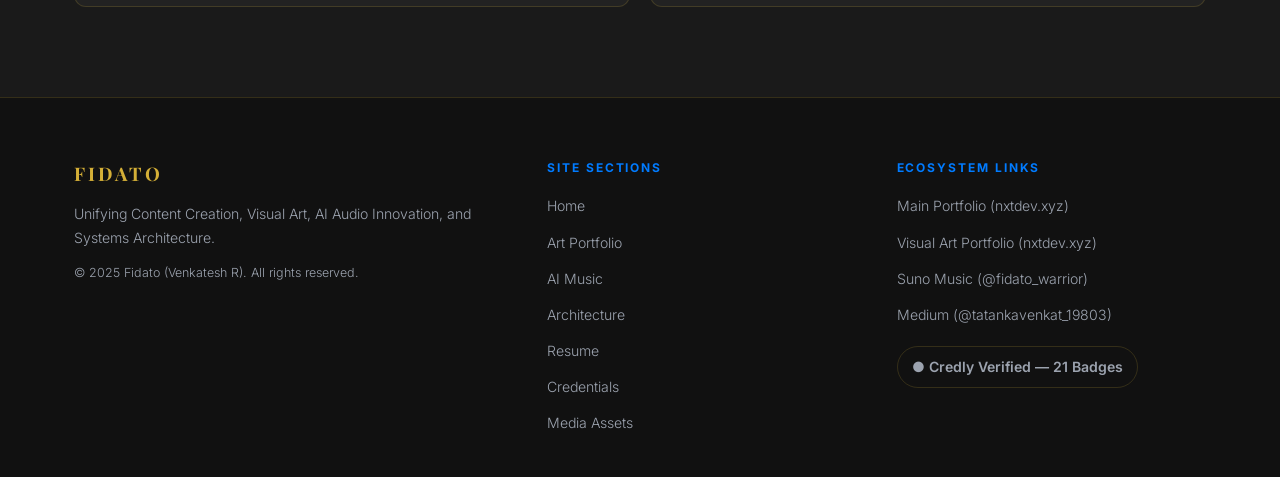
==== commit ecb8ac4f: "Remove About My Process disclosure from footer" ====
--- a/architecture.html
+++ b/architecture.html
@@ -12,24 +12,24 @@
   <meta name="author" content="Venkatesh R (Fidato)">
   <meta name="robots" content="index, follow">
   <!-- TODO: replace with final deployed domain -->
-  <link rel="canonical" href="https://[domain]/architecture.html">
+  <link rel="canonical" href="https://fidatosmainportfolio.netlify.app/architecture.html">
 
   <!-- Google Search Console verification — REPLACE TOKEN BEFORE LAUNCH -->
   <meta name="google-site-verification" content="XXXXXXXXXXXXXXXXXXXX" />
 
   <!-- Google Analytics 4 — REPLACE MEASUREMENT ID BEFORE LAUNCH -->
   <!-- Google tag (gtag.js) -->
-  <script async src="https://www.googletagmanager.com/gtag/js?id=G-XXXXXXXXXX"></script>
+  <script async src="https://www.googletagmanager.com/gtag/js?id=G-C268KZ102B"></script>
   <script>
     window.dataLayer = window.dataLayer || [];
     function gtag(){dataLayer.push(arguments);}
     gtag('js', new Date());
-    gtag('config', 'G-XXXXXXXXXX');
+    gtag('config', 'G-C268KZ102B');
   </script>
 
   <!-- Open Graph / Facebook -->
   <meta property="og:type" content="website">
-  <meta property="og:url" content="https://[domain]/architecture.html">
+  <meta property="og:url" content="https://fidatosmainportfolio.netlify.app/architecture.html">
   <meta property="og:title" content="Fidato (Venkatesh R) | Content Creator, Visual Artist & AI Audio Director">
   <meta property="og:description" content="Enterprise Strategy Meets AI-Driven Creative Direction. Content Creation, AI Music Scoring, Visual Art & Enterprise Cloud Architecture.">
   <meta property="og:image" content="assets/01_mishka_art.jpg">
@@ -48,7 +48,7 @@
     "@type": "Person",
     "name": "Venkatesh R",
     "alternateName": "Fidato",
-    "url": "https://[domain]/",
+    "url": "https://fidatosmainportfolio.netlify.app/",
     "image": "assets/01_mishka_art.jpg",
     "jobTitle": "Creative Director, AI Music Producer & Enterprise AI Architect",
     "sameAs": [
@@ -171,7 +171,6 @@
       <div class="footer-brand">
         <h3>FIDATO</h3>
         <p>Unifying Content Creation, Visual Art, AI Audio Innovation, and Systems Architecture.</p>
-        <p class="disclosure"><strong>About My Process:</strong> I live with Apraxia and Chronic Fatigue Syndrome (CFS). To optimize my energy and deliver deep, high-quality work, I proudly utilize AI-assisted workflows. This allows me to focus on strategy, creativity, and human connection.</p>
         <p class="copyright">&copy; 2025 Fidato (Venkatesh R). All rights reserved.</p>
       </div>
       <div class="footer-links">
--- a/style.css
+++ b/style.css
@@ -354,3 +354,5 @@
 }
 
 .nav-link.active { color: var(--gold); background: rgba(212,175,55,0.12); }
+
+.resume-downloads { display: flex; flex-wrap: wrap; gap: 12px; }
